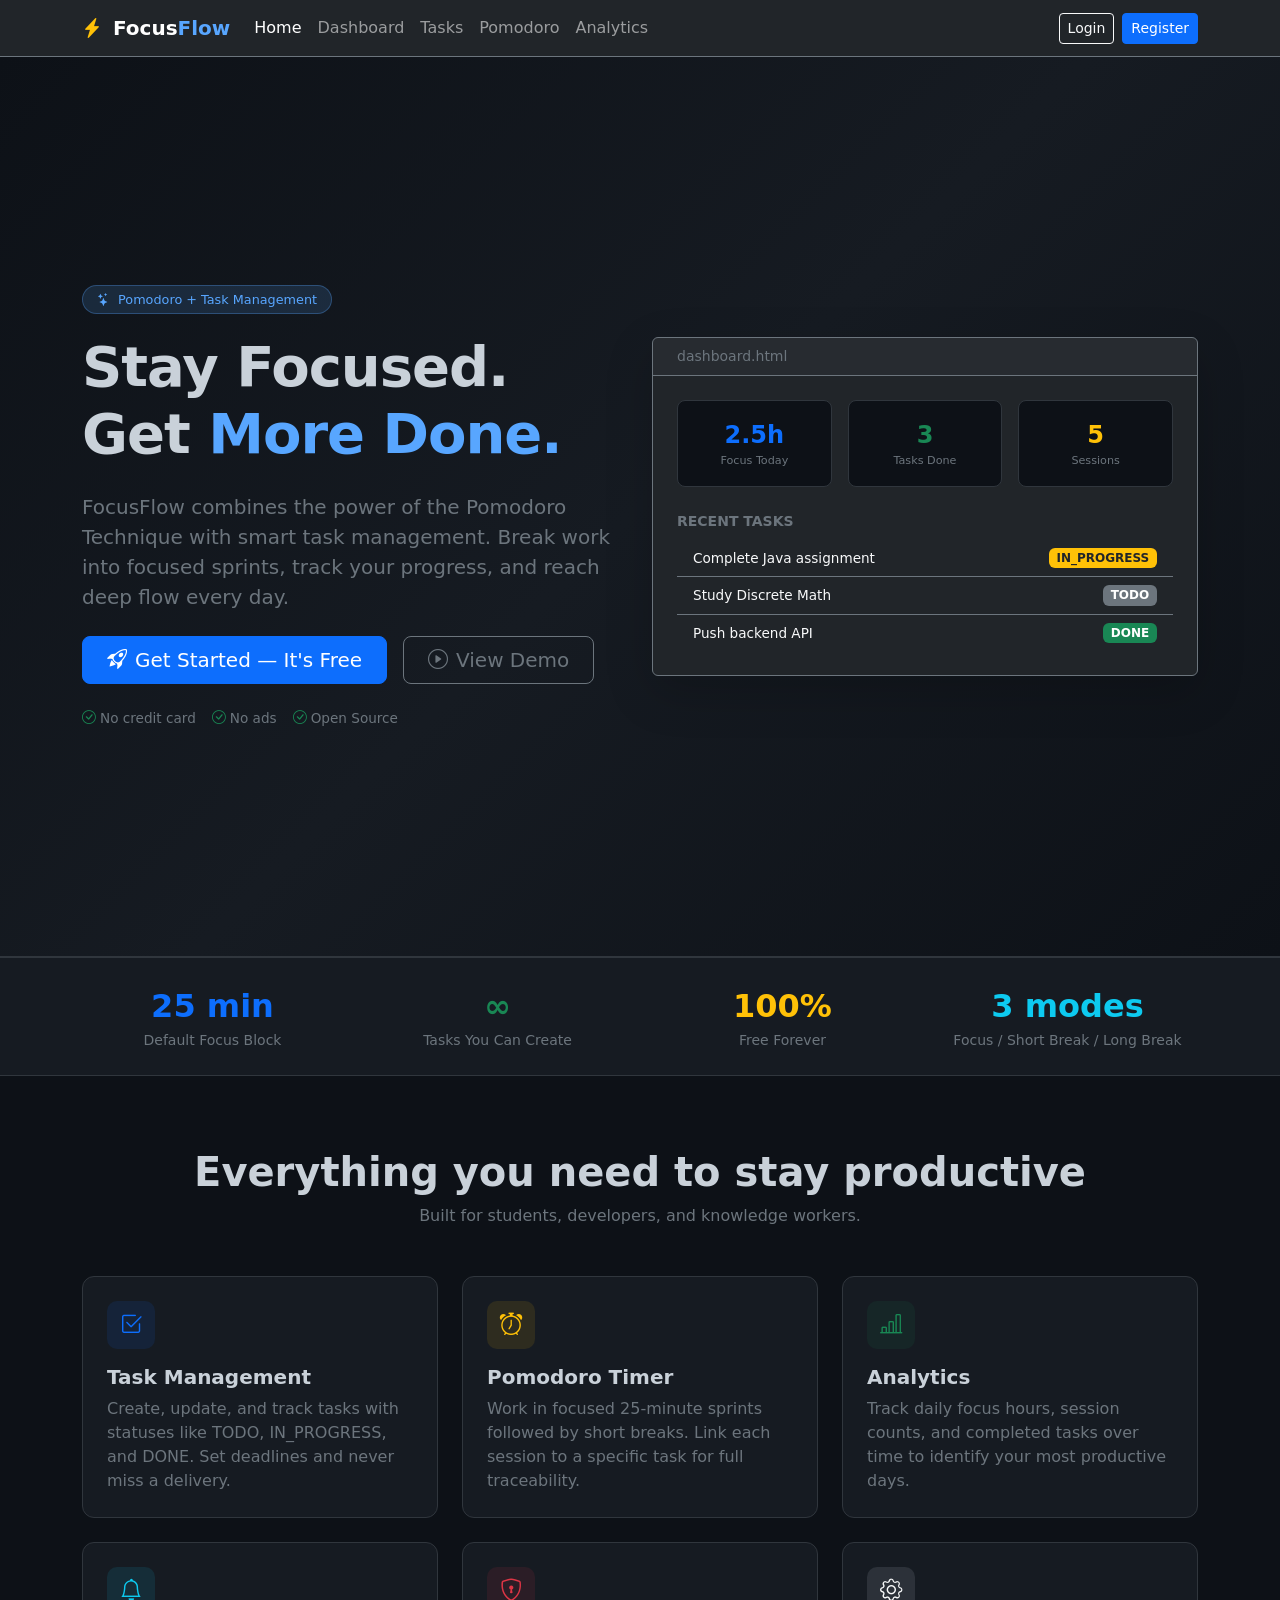
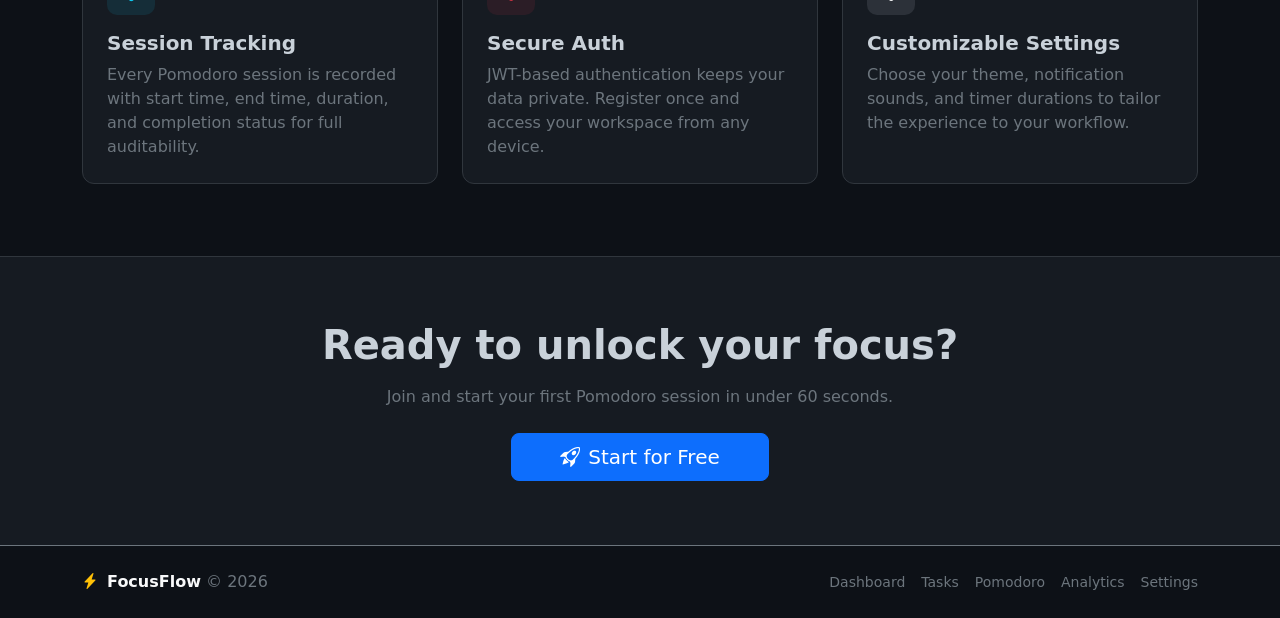
==== src/main/resources/templates/index.html @ 838280e0 "Add register and login" ====
<!DOCTYPE html>
<html lang="en" data-bs-theme="dark">
<head>
  <meta charset="UTF-8" />
  <meta name="viewport" content="width=device-width, initial-scale=1.0" />
  <title>FocusFlow – Productivity & Focus App</title>

  <!-- Bootstrap 5 CDN -->
  <link href="https://cdn.jsdelivr.net/npm/bootstrap@5.3.3/dist/css/bootstrap.min.css" rel="stylesheet" />
  <!-- Bootstrap Icons -->
  <link href="https://cdn.jsdelivr.net/npm/bootstrap-icons@1.11.3/font/bootstrap-icons.css" rel="stylesheet" />

  <style>
    /* ── Hero section gradient ── */
    .hero-section {
      background: linear-gradient(135deg, #0d1117 0%, #161b22 50%, #0d1117 100%);
      border-bottom: 1px solid #30363d;
      min-height: 100vh;
      display: flex;
      align-items: center;
    }

    .hero-badge {
      background-color: rgba(88, 166, 255, 0.15);
      color: #58a6ff;
      border: 1px solid rgba(88, 166, 255, 0.3);
      border-radius: 20px;
      padding: 4px 14px;
      font-size: 0.8rem;
      display: inline-block;
      margin-bottom: 1.2rem;
    }

    .hero-title {
      font-size: 3.5rem;
      font-weight: 700;
      line-height: 1.2;
      letter-spacing: -1px;
    }

    .hero-title span {
      color: #58a6ff;
    }

    /* ── Feature cards ── */
    .feature-card {
      background: #161b22;
      border: 1px solid #30363d;
      border-radius: 12px;
      transition: border-color 0.2s, transform 0.2s;
    }

    .feature-card:hover {
      border-color: #58a6ff;
      transform: translateY(-4px);
    }

    .feature-icon {
      width: 48px;
      height: 48px;
      border-radius: 10px;
      display: flex;
      align-items: center;
      justify-content: center;
      font-size: 1.4rem;
      margin-bottom: 1rem;
    }

    /* ── Stat strip ── */
    .stat-strip {
      background: #161b22;
      border-top: 1px solid #30363d;
      border-bottom: 1px solid #30363d;
    }

    body {
      background-color: #0d1117;
      color: #c9d1d9;
    }

    .navbar-brand span { color: #58a6ff; }
  </style>
</head>
<body>

  <!-- ════════════════════════════════════════
       NAVBAR
  ════════════════════════════════════════ -->
  <nav class="navbar navbar-expand-lg navbar-dark bg-dark border-bottom border-secondary sticky-top">
    <div class="container">
      <!-- Brand -->
      <a class="navbar-brand fw-bold" href="index.html">
        <i class="bi bi-lightning-charge-fill text-warning me-1"></i>
        Focus<span>Flow</span>
      </a>

      <!-- Toggler -->
      <button class="navbar-toggler" type="button" data-bs-toggle="collapse" data-bs-target="#mainNav">
        <span class="navbar-toggler-icon"></span>
      </button>

      <!-- Nav Links -->
      <div class="collapse navbar-collapse" id="mainNav">
        <ul class="navbar-nav me-auto mb-2 mb-lg-0">
          <li class="nav-item"><a class="nav-link active" href="index.html">Home</a></li>
          <li class="nav-item"><a class="nav-link" href="dashboard.html">Dashboard</a></li>
          <li class="nav-item"><a class="nav-link" href="tasks.html">Tasks</a></li>
          <li class="nav-item"><a class="nav-link" href="pomodoro.html">Pomodoro</a></li>
          <li class="nav-item"><a class="nav-link" href="analytics.html">Analytics</a></li>
        </ul>
        <div class="d-flex gap-2">
          <a href="login.html" class="btn btn-outline-light btn-sm">Login</a>
          <a href="register.html" class="btn btn-primary btn-sm">Register</a>
        </div>
      </div>
    </div>
  </nav>


  <!-- ════════════════════════════════════════
       HERO SECTION
  ════════════════════════════════════════ -->
  <section class="hero-section">
    <div class="container py-5">
      <div class="row align-items-center">

        <!-- Left: Copy -->
        <div class="col-lg-6 mb-5 mb-lg-0">
          <div class="hero-badge">
            <i class="bi bi-stars me-1"></i> Pomodoro + Task Management
          </div>
          <h1 class="hero-title mb-4">
            Stay Focused.<br />
            Get <span>More Done.</span>
          </h1>
          <p class="lead text-secondary mb-4">
            FocusFlow combines the power of the Pomodoro Technique with smart task
            management. Break work into focused sprints, track your progress, and
            reach deep flow every day.
          </p>

          <!-- CTA Buttons -->
          <div class="d-flex flex-wrap gap-3">
            <a href="register.html" id="cta-get-started" class="btn btn-primary btn-lg px-4">
              <i class="bi bi-rocket-takeoff me-2"></i>Get Started — It's Free
            </a>
            <a href="dashboard.html" id="cta-demo" class="btn btn-outline-secondary btn-lg px-4">
              <i class="bi bi-play-circle me-2"></i>View Demo
            </a>
          </div>

          <!-- Small trust notes -->
          <div class="d-flex flex-wrap gap-3 mt-4 text-secondary" style="font-size: 0.85rem;">
            <span><i class="bi bi-check-circle text-success me-1"></i>No credit card</span>
            <span><i class="bi bi-check-circle text-success me-1"></i>No ads</span>
            <span><i class="bi bi-check-circle text-success me-1"></i>Open Source</span>
          </div>
        </div>

        <!-- Right: Mock Dashboard Preview Card -->
        <div class="col-lg-6">
          <div class="card bg-dark border-secondary shadow-lg">
            <div class="card-header border-secondary d-flex align-items-center gap-2">
              <span class="badge bg-danger rounded-circle p-2"></span>
              <span class="badge bg-warning rounded-circle p-2"></span>
              <span class="badge bg-success rounded-circle p-2"></span>
              <span class="ms-2 text-secondary small">dashboard.html</span>
            </div>
            <div class="card-body p-4">
              <!-- Mini stat row -->
              <div class="row g-3 mb-4">
                <div class="col-4">
                  <div class="rounded-3 p-3 text-center" style="background:#0d1117; border:1px solid #30363d;">
                    <div class="fs-4 fw-bold text-primary">2.5h</div>
                    <div class="text-secondary" style="font-size:0.7rem;">Focus Today</div>
                  </div>
                </div>
                <div class="col-4">
                  <div class="rounded-3 p-3 text-center" style="background:#0d1117; border:1px solid #30363d;">
                    <div class="fs-4 fw-bold text-success">3</div>
                    <div class="text-secondary" style="font-size:0.7rem;">Tasks Done</div>
                  </div>
                </div>
                <div class="col-4">
                  <div class="rounded-3 p-3 text-center" style="background:#0d1117; border:1px solid #30363d;">
                    <div class="fs-4 fw-bold text-warning">5</div>
                    <div class="text-secondary" style="font-size:0.7rem;">Sessions</div>
                  </div>
                </div>
              </div>

              <!-- Mini task list -->
              <div class="mb-2 text-secondary small fw-semibold text-uppercase">Recent Tasks</div>
              <ul class="list-group list-group-flush">
                <li class="list-group-item bg-transparent border-secondary d-flex justify-content-between align-items-center text-light py-2">
                  <span style="font-size:0.85rem;">Complete Java assignment</span>
                  <span class="badge bg-warning text-dark">IN_PROGRESS</span>
                </li>
                <li class="list-group-item bg-transparent border-secondary d-flex justify-content-between align-items-center text-light py-2">
                  <span style="font-size:0.85rem;">Study Discrete Math</span>
                  <span class="badge bg-secondary">TODO</span>
                </li>
                <li class="list-group-item bg-transparent border-0 d-flex justify-content-between align-items-center text-light py-2">
                  <span style="font-size:0.85rem;">Push backend API</span>
                  <span class="badge bg-success">DONE</span>
                </li>
              </ul>
            </div>
          </div>
        </div>

      </div>
    </div>
  </section>


  <!-- ════════════════════════════════════════
       STAT STRIP
  ════════════════════════════════════════ -->
  <section class="stat-strip py-4">
    <div class="container">
      <div class="row text-center g-4">
        <div class="col-6 col-md-3">
          <div class="fs-2 fw-bold text-primary">25 min</div>
          <div class="text-secondary small">Default Focus Block</div>
        </div>
        <div class="col-6 col-md-3">
          <div class="fs-2 fw-bold text-success">∞</div>
          <div class="text-secondary small">Tasks You Can Create</div>
        </div>
        <div class="col-6 col-md-3">
          <div class="fs-2 fw-bold text-warning">100%</div>
          <div class="text-secondary small">Free Forever</div>
        </div>
        <div class="col-6 col-md-3">
          <div class="fs-2 fw-bold text-info">3 modes</div>
          <div class="text-secondary small">Focus / Short Break / Long Break</div>
        </div>
      </div>
    </div>
  </section>


  <!-- ════════════════════════════════════════
       FEATURES SECTION
  ════════════════════════════════════════ -->
  <section class="py-5">
    <div class="container py-4">
      <div class="text-center mb-5">
        <h2 class="fw-bold fs-1">Everything you need to stay productive</h2>
        <p class="text-secondary">Built for students, developers, and knowledge workers.</p>
      </div>

      <div class="row g-4">

        <!-- Feature 1 -->
        <div class="col-md-4">
          <div class="feature-card p-4 h-100">
            <div class="feature-icon bg-primary bg-opacity-10 text-primary">
              <i class="bi bi-check2-square"></i>
            </div>
            <h5 class="fw-semibold mb-2">Task Management</h5>
            <p class="text-secondary mb-0">
              Create, update, and track tasks with statuses like TODO, IN_PROGRESS,
              and DONE. Set deadlines and never miss a delivery.
            </p>
          </div>
        </div>

        <!-- Feature 2 -->
        <div class="col-md-4">
          <div class="feature-card p-4 h-100">
            <div class="feature-icon bg-warning bg-opacity-10 text-warning">
              <i class="bi bi-alarm"></i>
            </div>
            <h5 class="fw-semibold mb-2">Pomodoro Timer</h5>
            <p class="text-secondary mb-0">
              Work in focused 25-minute sprints followed by short breaks. Link each
              session to a specific task for full traceability.
            </p>
          </div>
        </div>

        <!-- Feature 3 -->
        <div class="col-md-4">
          <div class="feature-card p-4 h-100">
            <div class="feature-icon bg-success bg-opacity-10 text-success">
              <i class="bi bi-bar-chart-line"></i>
            </div>
            <h5 class="fw-semibold mb-2">Analytics</h5>
            <p class="text-secondary mb-0">
              Track daily focus hours, session counts, and completed tasks over time
              to identify your most productive days.
            </p>
          </div>
        </div>

        <!-- Feature 4 -->
        <div class="col-md-4">
          <div class="feature-card p-4 h-100">
            <div class="feature-icon bg-info bg-opacity-10 text-info">
              <i class="bi bi-bell"></i>
            </div>
            <h5 class="fw-semibold mb-2">Session Tracking</h5>
            <p class="text-secondary mb-0">
              Every Pomodoro session is recorded with start time, end time, duration,
              and completion status for full auditability.
            </p>
          </div>
        </div>

        <!-- Feature 5 -->
        <div class="col-md-4">
          <div class="feature-card p-4 h-100">
            <div class="feature-icon bg-danger bg-opacity-10 text-danger">
              <i class="bi bi-shield-lock"></i>
            </div>
            <h5 class="fw-semibold mb-2">Secure Auth</h5>
            <p class="text-secondary mb-0">
              JWT-based authentication keeps your data private. Register once and
              access your workspace from any device.
            </p>
          </div>
        </div>

        <!-- Feature 6 -->
        <div class="col-md-4">
          <div class="feature-card p-4 h-100">
            <div class="feature-icon bg-secondary bg-opacity-25 text-light">
              <i class="bi bi-gear"></i>
            </div>
            <h5 class="fw-semibold mb-2">Customizable Settings</h5>
            <p class="text-secondary mb-0">
              Choose your theme, notification sounds, and timer durations to
              tailor the experience to your workflow.
            </p>
          </div>
        </div>

      </div>
    </div>
  </section>


  <!-- ════════════════════════════════════════
       CTA BANNER
  ════════════════════════════════════════ -->
  <section class="py-5" style="background:#161b22; border-top:1px solid #30363d;">
    <div class="container text-center py-3">
      <h2 class="fw-bold fs-1 mb-3">Ready to unlock your focus?</h2>
      <p class="text-secondary mb-4">Join and start your first Pomodoro session in under 60 seconds.</p>
      <a href="register.html" class="btn btn-primary btn-lg px-5">
        <i class="bi bi-rocket-takeoff me-2"></i>Start for Free
      </a>
    </div>
  </section>


  <!-- ════════════════════════════════════════
       FOOTER
  ════════════════════════════════════════ -->
  <footer class="py-4 border-top border-secondary text-secondary">
    <div class="container d-flex flex-wrap justify-content-between align-items-center">
      <span>
        <i class="bi bi-lightning-charge-fill text-warning me-1"></i>
        <strong class="text-light">FocusFlow</strong> &copy; 2026
      </span>
      <div class="d-flex gap-3 small">
        <a href="dashboard.html" class="text-secondary text-decoration-none">Dashboard</a>
        <a href="tasks.html" class="text-secondary text-decoration-none">Tasks</a>
        <a href="pomodoro.html" class="text-secondary text-decoration-none">Pomodoro</a>
        <a href="analytics.html" class="text-secondary text-decoration-none">Analytics</a>
        <a href="settings.html" class="text-secondary text-decoration-none">Settings</a>
      </div>
    </div>
  </footer>

  <!-- Bootstrap 5 JS Bundle -->
  <script src="https://cdn.jsdelivr.net/npm/bootstrap@5.3.3/dist/js/bootstrap.bundle.min.js"></script>
</body>
</html>
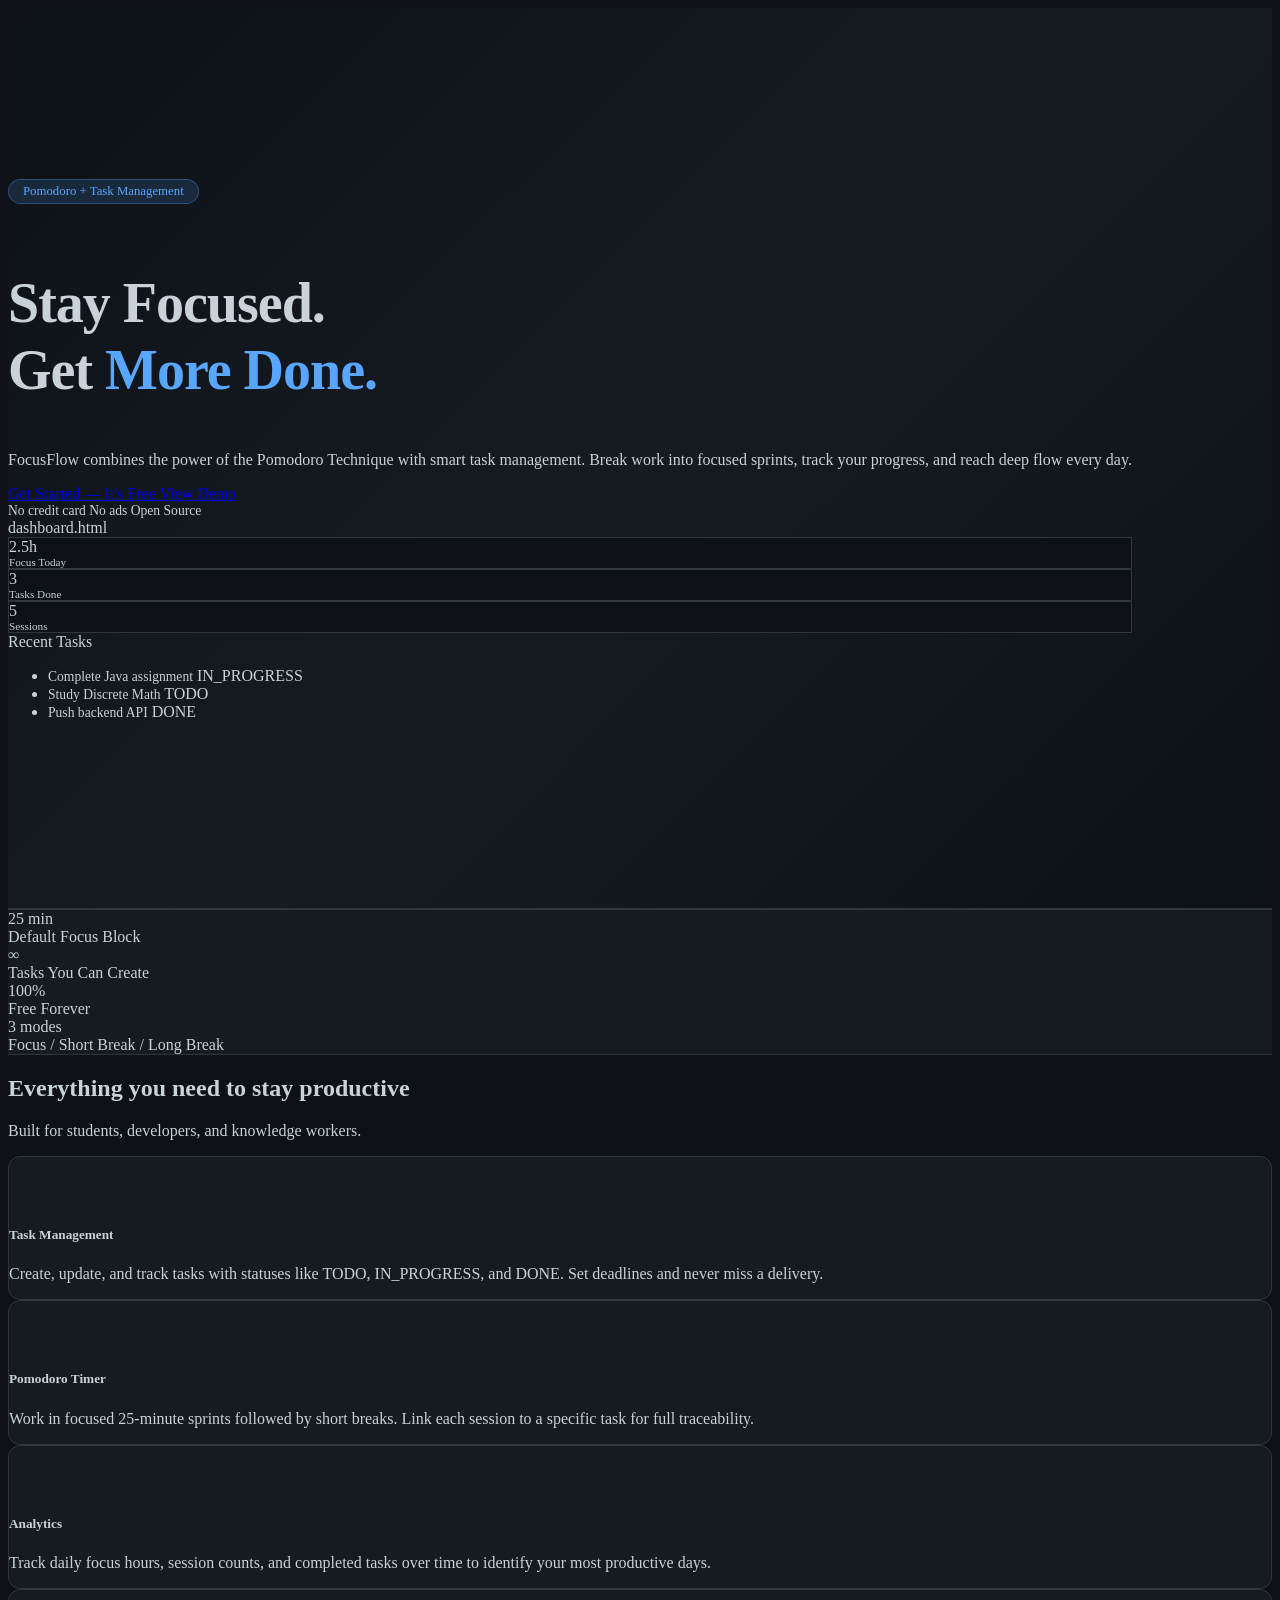
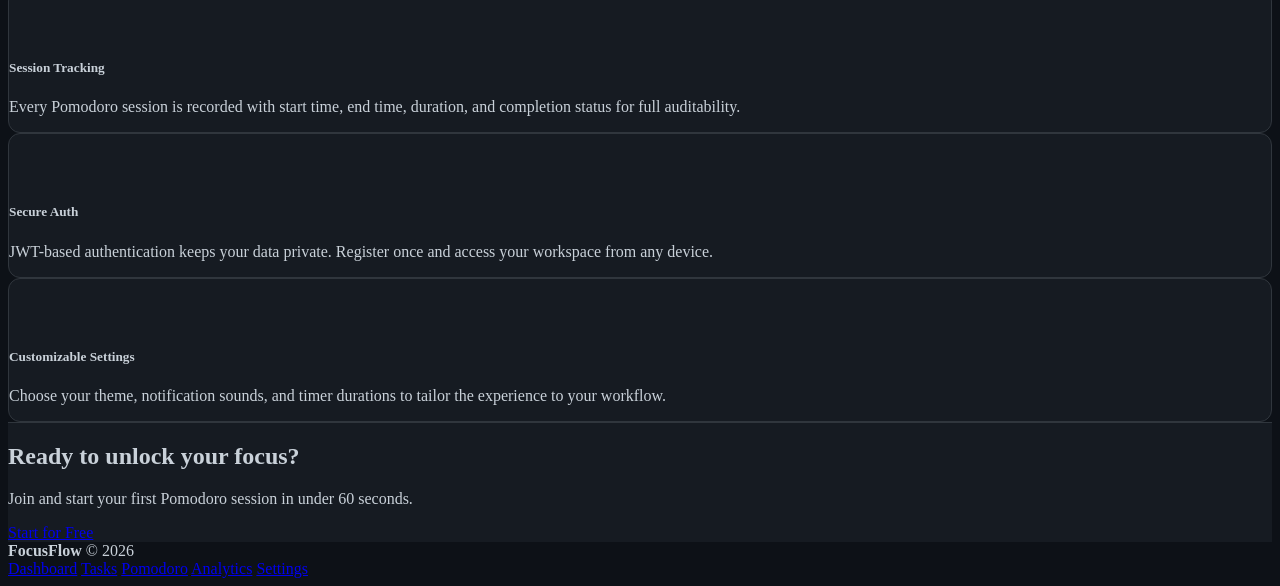
==== commit 365641f1: "update authentication" ====
--- a/src/main/resources/templates/index.html
+++ b/src/main/resources/templates/index.html
@@ -1,381 +1,357 @@
 <!DOCTYPE html>
 <html lang="en" data-bs-theme="dark">
 <head>
-  <meta charset="UTF-8" />
-  <meta name="viewport" content="width=device-width, initial-scale=1.0" />
-  <title>FocusFlow – Productivity & Focus App</title>
-
-  <!-- Bootstrap 5 CDN -->
-  <link href="https://cdn.jsdelivr.net/npm/bootstrap@5.3.3/dist/css/bootstrap.min.css" rel="stylesheet" />
-  <!-- Bootstrap Icons -->
-  <link href="https://cdn.jsdelivr.net/npm/bootstrap-icons@1.11.3/font/bootstrap-icons.css" rel="stylesheet" />
-
-  <style>
-    /* ── Hero section gradient ── */
-    .hero-section {
-      background: linear-gradient(135deg, #0d1117 0%, #161b22 50%, #0d1117 100%);
-      border-bottom: 1px solid #30363d;
-      min-height: 100vh;
-      display: flex;
-      align-items: center;
-    }
-
-    .hero-badge {
-      background-color: rgba(88, 166, 255, 0.15);
-      color: #58a6ff;
-      border: 1px solid rgba(88, 166, 255, 0.3);
-      border-radius: 20px;
-      padding: 4px 14px;
-      font-size: 0.8rem;
-      display: inline-block;
-      margin-bottom: 1.2rem;
-    }
-
-    .hero-title {
-      font-size: 3.5rem;
-      font-weight: 700;
-      line-height: 1.2;
-      letter-spacing: -1px;
-    }
-
-    .hero-title span {
-      color: #58a6ff;
-    }
-
-    /* ── Feature cards ── */
-    .feature-card {
-      background: #161b22;
-      border: 1px solid #30363d;
-      border-radius: 12px;
-      transition: border-color 0.2s, transform 0.2s;
-    }
-
-    .feature-card:hover {
-      border-color: #58a6ff;
-      transform: translateY(-4px);
-    }
-
-    .feature-icon {
-      width: 48px;
-      height: 48px;
-      border-radius: 10px;
-      display: flex;
-      align-items: center;
-      justify-content: center;
-      font-size: 1.4rem;
-      margin-bottom: 1rem;
-    }
-
-    /* ── Stat strip ── */
-    .stat-strip {
-      background: #161b22;
-      border-top: 1px solid #30363d;
-      border-bottom: 1px solid #30363d;
-    }
-
-    body {
-      background-color: #0d1117;
-      color: #c9d1d9;
-    }
-
-    .navbar-brand span { color: #58a6ff; }
-  </style>
+    <meta charset="UTF-8"/>
+    <meta name="viewport" content="width=device-width, initial-scale=1.0"/>
+    <title>FocusFlow – Productivity & Focus App</title>
+
+    <!-- Bootstrap 5 -->
+    <link th:href="@{/assets/css/bootstrap.min.css}" rel="stylesheet">
+    <!-- Bootstrap Icons -->
+    <link th:href="@{/assets/css/bootstrap-icons.css}" rel="stylesheet">
+    <style>
+        /* ── Hero section gradient ── */
+        .hero-section {
+            background: linear-gradient(135deg, #0d1117 0%, #161b22 50%, #0d1117 100%);
+            border-bottom: 1px solid #30363d;
+            min-height: 100vh;
+            display: flex;
+            align-items: center;
+        }
+
+        .hero-badge {
+            background-color: rgba(88, 166, 255, 0.15);
+            color: #58a6ff;
+            border: 1px solid rgba(88, 166, 255, 0.3);
+            border-radius: 20px;
+            padding: 4px 14px;
+            font-size: 0.8rem;
+            display: inline-block;
+            margin-bottom: 1.2rem;
+        }
+
+        .hero-title {
+            font-size: 3.5rem;
+            font-weight: 700;
+            line-height: 1.2;
+            letter-spacing: -1px;
+        }
+
+        .hero-title span {
+            color: #58a6ff;
+        }
+
+        /* ── Feature cards ── */
+        .feature-card {
+            background: #161b22;
+            border: 1px solid #30363d;
+            border-radius: 12px;
+            transition: border-color 0.2s, transform 0.2s;
+        }
+
+        .feature-card:hover {
+            border-color: #58a6ff;
+            transform: translateY(-4px);
+        }
+
+        .feature-icon {
+            width: 48px;
+            height: 48px;
+            border-radius: 10px;
+            display: flex;
+            align-items: center;
+            justify-content: center;
+            font-size: 1.4rem;
+            margin-bottom: 1rem;
+        }
+
+        /* ── Stat strip ── */
+        .stat-strip {
+            background: #161b22;
+            border-top: 1px solid #30363d;
+            border-bottom: 1px solid #30363d;
+        }
+
+        body {
+            background-color: #0d1117;
+            color: #c9d1d9;
+        }
+
+        .navbar-brand span {
+            color: #58a6ff;
+        }
+    </style>
 </head>
 <body>
 
-  <!-- ════════════════════════════════════════
-       NAVBAR
-  ════════════════════════════════════════ -->
-  <nav class="navbar navbar-expand-lg navbar-dark bg-dark border-bottom border-secondary sticky-top">
+<!-- ════════════════════════════════════════
+     NAVBAR
+════════════════════════════════════════ -->
+<nav th:replace="~{fragments/navbar-home :: nav-home}"></nav>
+
+
+<!-- ════════════════════════════════════════
+     HERO SECTION
+════════════════════════════════════════ -->
+<section class="hero-section">
+    <div class="container py-5">
+        <div class="row align-items-center">
+
+            <!-- Left: Copy -->
+            <div class="col-lg-6 mb-5 mb-lg-0">
+                <div class="hero-badge">
+                    <i class="bi bi-stars me-1"></i> Pomodoro + Task Management
+                </div>
+                <h1 class="hero-title mb-4">
+                    Stay Focused.<br/>
+                    Get <span>More Done.</span>
+                </h1>
+                <p class="lead text-secondary mb-4">
+                    FocusFlow combines the power of the Pomodoro Technique with smart task
+                    management. Break work into focused sprints, track your progress, and
+                    reach deep flow every day.
+                </p>
+
+                <!-- CTA Buttons -->
+                <div class="d-flex flex-wrap gap-3">
+                    <a href="register.html" id="cta-get-started" class="btn btn-primary btn-lg px-4">
+                        <i class="bi bi-rocket-takeoff me-2"></i>Get Started — It's Free
+                    </a>
+                    <a href="dashboard.html" id="cta-demo" class="btn btn-outline-secondary btn-lg px-4">
+                        <i class="bi bi-play-circle me-2"></i>View Demo
+                    </a>
+                </div>
+
+                <!-- Small trust notes -->
+                <div class="d-flex flex-wrap gap-3 mt-4 text-secondary" style="font-size: 0.85rem;">
+                    <span><i class="bi bi-check-circle text-success me-1"></i>No credit card</span>
+                    <span><i class="bi bi-check-circle text-success me-1"></i>No ads</span>
+                    <span><i class="bi bi-check-circle text-success me-1"></i>Open Source</span>
+                </div>
+            </div>
+
+            <!-- Right: Mock Dashboard Preview Card -->
+            <div class="col-lg-6">
+                <div class="card bg-dark border-secondary shadow-lg">
+                    <div class="card-header border-secondary d-flex align-items-center gap-2">
+                        <span class="badge bg-danger rounded-circle p-2"></span>
+                        <span class="badge bg-warning rounded-circle p-2"></span>
+                        <span class="badge bg-success rounded-circle p-2"></span>
+                        <span class="ms-2 text-secondary small">dashboard.html</span>
+                    </div>
+                    <div class="card-body p-4">
+                        <!-- Mini stat row -->
+                        <div class="row g-3 mb-4">
+                            <div class="col-4">
+                                <div class="rounded-3 p-3 text-center"
+                                     style="background:#0d1117; border:1px solid #30363d;">
+                                    <div class="fs-4 fw-bold text-primary">2.5h</div>
+                                    <div class="text-secondary" style="font-size:0.7rem;">Focus Today</div>
+                                </div>
+                            </div>
+                            <div class="col-4">
+                                <div class="rounded-3 p-3 text-center"
+                                     style="background:#0d1117; border:1px solid #30363d;">
+                                    <div class="fs-4 fw-bold text-success">3</div>
+                                    <div class="text-secondary" style="font-size:0.7rem;">Tasks Done</div>
+                                </div>
+                            </div>
+                            <div class="col-4">
+                                <div class="rounded-3 p-3 text-center"
+                                     style="background:#0d1117; border:1px solid #30363d;">
+                                    <div class="fs-4 fw-bold text-warning">5</div>
+                                    <div class="text-secondary" style="font-size:0.7rem;">Sessions</div>
+                                </div>
+                            </div>
+                        </div>
+
+                        <!-- Mini task list -->
+                        <div class="mb-2 text-secondary small fw-semibold text-uppercase">Recent Tasks</div>
+                        <ul class="list-group list-group-flush">
+                            <li class="list-group-item bg-transparent border-secondary d-flex justify-content-between align-items-center text-light py-2">
+                                <span style="font-size:0.85rem;">Complete Java assignment</span>
+                                <span class="badge bg-warning text-dark">IN_PROGRESS</span>
+                            </li>
+                            <li class="list-group-item bg-transparent border-secondary d-flex justify-content-between align-items-center text-light py-2">
+                                <span style="font-size:0.85rem;">Study Discrete Math</span>
+                                <span class="badge bg-secondary">TODO</span>
+                            </li>
+                            <li class="list-group-item bg-transparent border-0 d-flex justify-content-between align-items-center text-light py-2">
+                                <span style="font-size:0.85rem;">Push backend API</span>
+                                <span class="badge bg-success">DONE</span>
+                            </li>
+                        </ul>
+                    </div>
+                </div>
+            </div>
+
+        </div>
+    </div>
+</section>
+
+
+<!-- ════════════════════════════════════════
+     STAT STRIP
+════════════════════════════════════════ -->
+<section class="stat-strip py-4">
     <div class="container">
-      <!-- Brand -->
-      <a class="navbar-brand fw-bold" href="index.html">
-        <i class="bi bi-lightning-charge-fill text-warning me-1"></i>
-        Focus<span>Flow</span>
-      </a>
-
-      <!-- Toggler -->
-      <button class="navbar-toggler" type="button" data-bs-toggle="collapse" data-bs-target="#mainNav">
-        <span class="navbar-toggler-icon"></span>
-      </button>
-
-      <!-- Nav Links -->
-      <div class="collapse navbar-collapse" id="mainNav">
-        <ul class="navbar-nav me-auto mb-2 mb-lg-0">
-          <li class="nav-item"><a class="nav-link active" href="index.html">Home</a></li>
-          <li class="nav-item"><a class="nav-link" href="dashboard.html">Dashboard</a></li>
-          <li class="nav-item"><a class="nav-link" href="tasks.html">Tasks</a></li>
-          <li class="nav-item"><a class="nav-link" href="pomodoro.html">Pomodoro</a></li>
-          <li class="nav-item"><a class="nav-link" href="analytics.html">Analytics</a></li>
-        </ul>
-        <div class="d-flex gap-2">
-          <a href="login.html" class="btn btn-outline-light btn-sm">Login</a>
-          <a href="register.html" class="btn btn-primary btn-sm">Register</a>
-        </div>
-      </div>
-    </div>
-  </nav>
-
-
-  <!-- ════════════════════════════════════════
-       HERO SECTION
-  ════════════════════════════════════════ -->
-  <section class="hero-section">
-    <div class="container py-5">
-      <div class="row align-items-center">
-
-        <!-- Left: Copy -->
-        <div class="col-lg-6 mb-5 mb-lg-0">
-          <div class="hero-badge">
-            <i class="bi bi-stars me-1"></i> Pomodoro + Task Management
-          </div>
-          <h1 class="hero-title mb-4">
-            Stay Focused.<br />
-            Get <span>More Done.</span>
-          </h1>
-          <p class="lead text-secondary mb-4">
-            FocusFlow combines the power of the Pomodoro Technique with smart task
-            management. Break work into focused sprints, track your progress, and
-            reach deep flow every day.
-          </p>
-
-          <!-- CTA Buttons -->
-          <div class="d-flex flex-wrap gap-3">
-            <a href="register.html" id="cta-get-started" class="btn btn-primary btn-lg px-4">
-              <i class="bi bi-rocket-takeoff me-2"></i>Get Started — It's Free
-            </a>
-            <a href="dashboard.html" id="cta-demo" class="btn btn-outline-secondary btn-lg px-4">
-              <i class="bi bi-play-circle me-2"></i>View Demo
-            </a>
-          </div>
-
-          <!-- Small trust notes -->
-          <div class="d-flex flex-wrap gap-3 mt-4 text-secondary" style="font-size: 0.85rem;">
-            <span><i class="bi bi-check-circle text-success me-1"></i>No credit card</span>
-            <span><i class="bi bi-check-circle text-success me-1"></i>No ads</span>
-            <span><i class="bi bi-check-circle text-success me-1"></i>Open Source</span>
-          </div>
-        </div>
-
-        <!-- Right: Mock Dashboard Preview Card -->
-        <div class="col-lg-6">
-          <div class="card bg-dark border-secondary shadow-lg">
-            <div class="card-header border-secondary d-flex align-items-center gap-2">
-              <span class="badge bg-danger rounded-circle p-2"></span>
-              <span class="badge bg-warning rounded-circle p-2"></span>
-              <span class="badge bg-success rounded-circle p-2"></span>
-              <span class="ms-2 text-secondary small">dashboard.html</span>
-            </div>
-            <div class="card-body p-4">
-              <!-- Mini stat row -->
-              <div class="row g-3 mb-4">
-                <div class="col-4">
-                  <div class="rounded-3 p-3 text-center" style="background:#0d1117; border:1px solid #30363d;">
-                    <div class="fs-4 fw-bold text-primary">2.5h</div>
-                    <div class="text-secondary" style="font-size:0.7rem;">Focus Today</div>
-                  </div>
-                </div>
-                <div class="col-4">
-                  <div class="rounded-3 p-3 text-center" style="background:#0d1117; border:1px solid #30363d;">
-                    <div class="fs-4 fw-bold text-success">3</div>
-                    <div class="text-secondary" style="font-size:0.7rem;">Tasks Done</div>
-                  </div>
-                </div>
-                <div class="col-4">
-                  <div class="rounded-3 p-3 text-center" style="background:#0d1117; border:1px solid #30363d;">
-                    <div class="fs-4 fw-bold text-warning">5</div>
-                    <div class="text-secondary" style="font-size:0.7rem;">Sessions</div>
-                  </div>
-                </div>
-              </div>
-
-              <!-- Mini task list -->
-              <div class="mb-2 text-secondary small fw-semibold text-uppercase">Recent Tasks</div>
-              <ul class="list-group list-group-flush">
-                <li class="list-group-item bg-transparent border-secondary d-flex justify-content-between align-items-center text-light py-2">
-                  <span style="font-size:0.85rem;">Complete Java assignment</span>
-                  <span class="badge bg-warning text-dark">IN_PROGRESS</span>
-                </li>
-                <li class="list-group-item bg-transparent border-secondary d-flex justify-content-between align-items-center text-light py-2">
-                  <span style="font-size:0.85rem;">Study Discrete Math</span>
-                  <span class="badge bg-secondary">TODO</span>
-                </li>
-                <li class="list-group-item bg-transparent border-0 d-flex justify-content-between align-items-center text-light py-2">
-                  <span style="font-size:0.85rem;">Push backend API</span>
-                  <span class="badge bg-success">DONE</span>
-                </li>
-              </ul>
-            </div>
-          </div>
-        </div>
-
-      </div>
-    </div>
-  </section>
-
-
-  <!-- ════════════════════════════════════════
-       STAT STRIP
-  ════════════════════════════════════════ -->
-  <section class="stat-strip py-4">
-    <div class="container">
-      <div class="row text-center g-4">
-        <div class="col-6 col-md-3">
-          <div class="fs-2 fw-bold text-primary">25 min</div>
-          <div class="text-secondary small">Default Focus Block</div>
-        </div>
-        <div class="col-6 col-md-3">
-          <div class="fs-2 fw-bold text-success">∞</div>
-          <div class="text-secondary small">Tasks You Can Create</div>
-        </div>
-        <div class="col-6 col-md-3">
-          <div class="fs-2 fw-bold text-warning">100%</div>
-          <div class="text-secondary small">Free Forever</div>
-        </div>
-        <div class="col-6 col-md-3">
-          <div class="fs-2 fw-bold text-info">3 modes</div>
-          <div class="text-secondary small">Focus / Short Break / Long Break</div>
-        </div>
-      </div>
-    </div>
-  </section>
-
-
-  <!-- ════════════════════════════════════════
-       FEATURES SECTION
-  ════════════════════════════════════════ -->
-  <section class="py-5">
+        <div class="row text-center g-4">
+            <div class="col-6 col-md-3">
+                <div class="fs-2 fw-bold text-primary">25 min</div>
+                <div class="text-secondary small">Default Focus Block</div>
+            </div>
+            <div class="col-6 col-md-3">
+                <div class="fs-2 fw-bold text-success">∞</div>
+                <div class="text-secondary small">Tasks You Can Create</div>
+            </div>
+            <div class="col-6 col-md-3">
+                <div class="fs-2 fw-bold text-warning">100%</div>
+                <div class="text-secondary small">Free Forever</div>
+            </div>
+            <div class="col-6 col-md-3">
+                <div class="fs-2 fw-bold text-info">3 modes</div>
+                <div class="text-secondary small">Focus / Short Break / Long Break</div>
+            </div>
+        </div>
+    </div>
+</section>
+
+
+<!-- ════════════════════════════════════════
+     FEATURES SECTION
+════════════════════════════════════════ -->
+<section class="py-5">
     <div class="container py-4">
-      <div class="text-center mb-5">
-        <h2 class="fw-bold fs-1">Everything you need to stay productive</h2>
-        <p class="text-secondary">Built for students, developers, and knowledge workers.</p>
-      </div>
-
-      <div class="row g-4">
-
-        <!-- Feature 1 -->
-        <div class="col-md-4">
-          <div class="feature-card p-4 h-100">
-            <div class="feature-icon bg-primary bg-opacity-10 text-primary">
-              <i class="bi bi-check2-square"></i>
-            </div>
-            <h5 class="fw-semibold mb-2">Task Management</h5>
-            <p class="text-secondary mb-0">
-              Create, update, and track tasks with statuses like TODO, IN_PROGRESS,
-              and DONE. Set deadlines and never miss a delivery.
-            </p>
-          </div>
-        </div>
-
-        <!-- Feature 2 -->
-        <div class="col-md-4">
-          <div class="feature-card p-4 h-100">
-            <div class="feature-icon bg-warning bg-opacity-10 text-warning">
-              <i class="bi bi-alarm"></i>
-            </div>
-            <h5 class="fw-semibold mb-2">Pomodoro Timer</h5>
-            <p class="text-secondary mb-0">
-              Work in focused 25-minute sprints followed by short breaks. Link each
-              session to a specific task for full traceability.
-            </p>
-          </div>
-        </div>
-
-        <!-- Feature 3 -->
-        <div class="col-md-4">
-          <div class="feature-card p-4 h-100">
-            <div class="feature-icon bg-success bg-opacity-10 text-success">
-              <i class="bi bi-bar-chart-line"></i>
-            </div>
-            <h5 class="fw-semibold mb-2">Analytics</h5>
-            <p class="text-secondary mb-0">
-              Track daily focus hours, session counts, and completed tasks over time
-              to identify your most productive days.
-            </p>
-          </div>
-        </div>
-
-        <!-- Feature 4 -->
-        <div class="col-md-4">
-          <div class="feature-card p-4 h-100">
-            <div class="feature-icon bg-info bg-opacity-10 text-info">
-              <i class="bi bi-bell"></i>
-            </div>
-            <h5 class="fw-semibold mb-2">Session Tracking</h5>
-            <p class="text-secondary mb-0">
-              Every Pomodoro session is recorded with start time, end time, duration,
-              and completion status for full auditability.
-            </p>
-          </div>
-        </div>
-
-        <!-- Feature 5 -->
-        <div class="col-md-4">
-          <div class="feature-card p-4 h-100">
-            <div class="feature-icon bg-danger bg-opacity-10 text-danger">
-              <i class="bi bi-shield-lock"></i>
-            </div>
-            <h5 class="fw-semibold mb-2">Secure Auth</h5>
-            <p class="text-secondary mb-0">
-              JWT-based authentication keeps your data private. Register once and
-              access your workspace from any device.
-            </p>
-          </div>
-        </div>
-
-        <!-- Feature 6 -->
-        <div class="col-md-4">
-          <div class="feature-card p-4 h-100">
-            <div class="feature-icon bg-secondary bg-opacity-25 text-light">
-              <i class="bi bi-gear"></i>
-            </div>
-            <h5 class="fw-semibold mb-2">Customizable Settings</h5>
-            <p class="text-secondary mb-0">
-              Choose your theme, notification sounds, and timer durations to
-              tailor the experience to your workflow.
-            </p>
-          </div>
-        </div>
-
-      </div>
-    </div>
-  </section>
-
-
-  <!-- ════════════════════════════════════════
-       CTA BANNER
-  ════════════════════════════════════════ -->
-  <section class="py-5" style="background:#161b22; border-top:1px solid #30363d;">
+        <div class="text-center mb-5">
+            <h2 class="fw-bold fs-1">Everything you need to stay productive</h2>
+            <p class="text-secondary">Built for students, developers, and knowledge workers.</p>
+        </div>
+
+        <div class="row g-4">
+
+            <!-- Feature 1 -->
+            <div class="col-md-4">
+                <div class="feature-card p-4 h-100">
+                    <div class="feature-icon bg-primary bg-opacity-10 text-primary">
+                        <i class="bi bi-check2-square"></i>
+                    </div>
+                    <h5 class="fw-semibold mb-2">Task Management</h5>
+                    <p class="text-secondary mb-0">
+                        Create, update, and track tasks with statuses like TODO, IN_PROGRESS,
+                        and DONE. Set deadlines and never miss a delivery.
+                    </p>
+                </div>
+            </div>
+
+            <!-- Feature 2 -->
+            <div class="col-md-4">
+                <div class="feature-card p-4 h-100">
+                    <div class="feature-icon bg-warning bg-opacity-10 text-warning">
+                        <i class="bi bi-alarm"></i>
+                    </div>
+                    <h5 class="fw-semibold mb-2">Pomodoro Timer</h5>
+                    <p class="text-secondary mb-0">
+                        Work in focused 25-minute sprints followed by short breaks. Link each
+                        session to a specific task for full traceability.
+                    </p>
+                </div>
+            </div>
+
+            <!-- Feature 3 -->
+            <div class="col-md-4">
+                <div class="feature-card p-4 h-100">
+                    <div class="feature-icon bg-success bg-opacity-10 text-success">
+                        <i class="bi bi-bar-chart-line"></i>
+                    </div>
+                    <h5 class="fw-semibold mb-2">Analytics</h5>
+                    <p class="text-secondary mb-0">
+                        Track daily focus hours, session counts, and completed tasks over time
+                        to identify your most productive days.
+                    </p>
+                </div>
+            </div>
+
+            <!-- Feature 4 -->
+            <div class="col-md-4">
+                <div class="feature-card p-4 h-100">
+                    <div class="feature-icon bg-info bg-opacity-10 text-info">
+                        <i class="bi bi-bell"></i>
+                    </div>
+                    <h5 class="fw-semibold mb-2">Session Tracking</h5>
+                    <p class="text-secondary mb-0">
+                        Every Pomodoro session is recorded with start time, end time, duration,
+                        and completion status for full auditability.
+                    </p>
+                </div>
+            </div>
+
+            <!-- Feature 5 -->
+            <div class="col-md-4">
+                <div class="feature-card p-4 h-100">
+                    <div class="feature-icon bg-danger bg-opacity-10 text-danger">
+                        <i class="bi bi-shield-lock"></i>
+                    </div>
+                    <h5 class="fw-semibold mb-2">Secure Auth</h5>
+                    <p class="text-secondary mb-0">
+                        JWT-based authentication keeps your data private. Register once and
+                        access your workspace from any device.
+                    </p>
+                </div>
+            </div>
+
+            <!-- Feature 6 -->
+            <div class="col-md-4">
+                <div class="feature-card p-4 h-100">
+                    <div class="feature-icon bg-secondary bg-opacity-25 text-light">
+                        <i class="bi bi-gear"></i>
+                    </div>
+                    <h5 class="fw-semibold mb-2">Customizable Settings</h5>
+                    <p class="text-secondary mb-0">
+                        Choose your theme, notification sounds, and timer durations to
+                        tailor the experience to your workflow.
+                    </p>
+                </div>
+            </div>
+
+        </div>
+    </div>
+</section>
+
+
+<!-- ════════════════════════════════════════
+     CTA BANNER
+════════════════════════════════════════ -->
+<section class="py-5" style="background:#161b22; border-top:1px solid #30363d;">
     <div class="container text-center py-3">
-      <h2 class="fw-bold fs-1 mb-3">Ready to unlock your focus?</h2>
-      <p class="text-secondary mb-4">Join and start your first Pomodoro session in under 60 seconds.</p>
-      <a href="register.html" class="btn btn-primary btn-lg px-5">
-        <i class="bi bi-rocket-takeoff me-2"></i>Start for Free
-      </a>
-    </div>
-  </section>
-
-
-  <!-- ════════════════════════════════════════
-       FOOTER
-  ════════════════════════════════════════ -->
-  <footer class="py-4 border-top border-secondary text-secondary">
+        <h2 class="fw-bold fs-1 mb-3">Ready to unlock your focus?</h2>
+        <p class="text-secondary mb-4">Join and start your first Pomodoro session in under 60 seconds.</p>
+        <a href="register.html" class="btn btn-primary btn-lg px-5">
+            <i class="bi bi-rocket-takeoff me-2"></i>Start for Free
+        </a>
+    </div>
+</section>
+
+
+<!-- ════════════════════════════════════════
+     FOOTER
+════════════════════════════════════════ -->
+<footer class="py-4 border-top border-secondary text-secondary">
     <div class="container d-flex flex-wrap justify-content-between align-items-center">
       <span>
         <i class="bi bi-lightning-charge-fill text-warning me-1"></i>
         <strong class="text-light">FocusFlow</strong> &copy; 2026
       </span>
-      <div class="d-flex gap-3 small">
-        <a href="dashboard.html" class="text-secondary text-decoration-none">Dashboard</a>
-        <a href="tasks.html" class="text-secondary text-decoration-none">Tasks</a>
-        <a href="pomodoro.html" class="text-secondary text-decoration-none">Pomodoro</a>
-        <a href="analytics.html" class="text-secondary text-decoration-none">Analytics</a>
-        <a href="settings.html" class="text-secondary text-decoration-none">Settings</a>
-      </div>
-    </div>
-  </footer>
-
-  <!-- Bootstrap 5 JS Bundle -->
-  <script src="https://cdn.jsdelivr.net/npm/bootstrap@5.3.3/dist/js/bootstrap.bundle.min.js"></script>
+        <div class="d-flex gap-3 small">
+            <a href="dashboard.html" class="text-secondary text-decoration-none">Dashboard</a>
+            <a href="tasks.html" class="text-secondary text-decoration-none">Tasks</a>
+            <a href="pomodoro.html" class="text-secondary text-decoration-none">Pomodoro</a>
+            <a href="analytics.html" class="text-secondary text-decoration-none">Analytics</a>
+            <a href="settings.html" class="text-secondary text-decoration-none">Settings</a>
+        </div>
+    </div>
+</footer>
+
+<!-- Bootstrap 5 JS Bundle -->
+<script src="https://cdn.jsdelivr.net/npm/bootstrap@5.3.3/dist/js/bootstrap.bundle.min.js"></script>
 </body>
 </html>
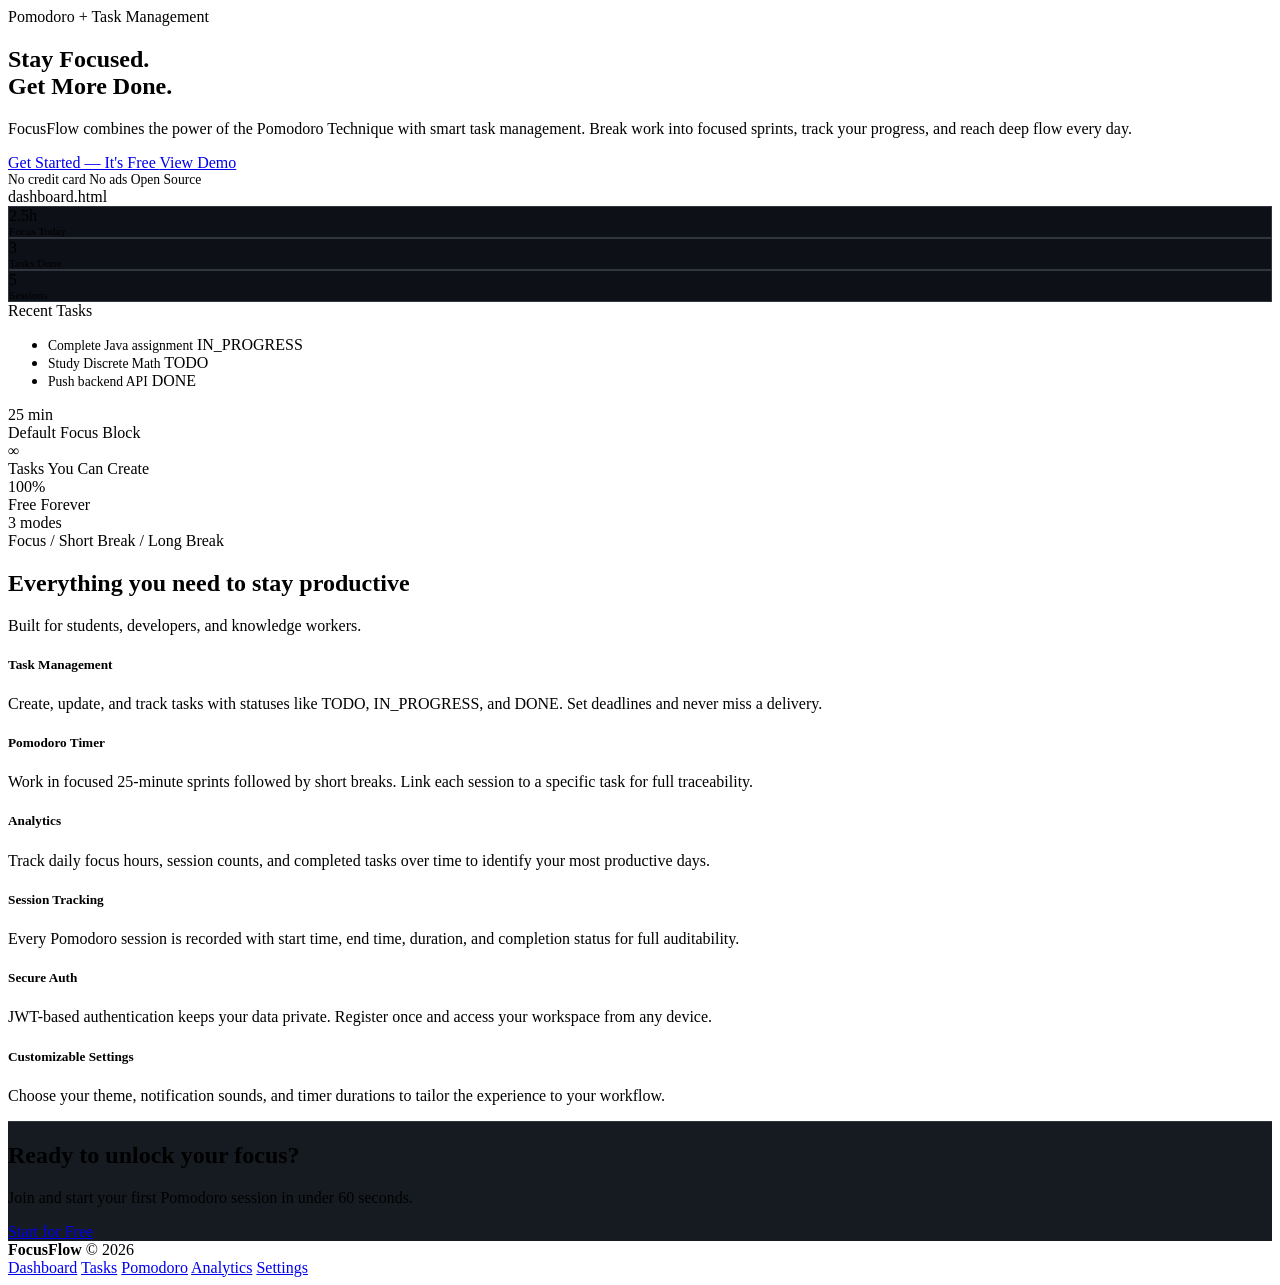
==== commit b8ad62af: "Done Sprint 1 Authentication" ====
--- a/src/main/resources/templates/index.html
+++ b/src/main/resources/templates/index.html
@@ -9,78 +9,8 @@
     <link th:href="@{/assets/css/bootstrap.min.css}" rel="stylesheet">
     <!-- Bootstrap Icons -->
     <link th:href="@{/assets/css/bootstrap-icons.css}" rel="stylesheet">
-    <style>
-        /* ── Hero section gradient ── */
-        .hero-section {
-            background: linear-gradient(135deg, #0d1117 0%, #161b22 50%, #0d1117 100%);
-            border-bottom: 1px solid #30363d;
-            min-height: 100vh;
-            display: flex;
-            align-items: center;
-        }
-
-        .hero-badge {
-            background-color: rgba(88, 166, 255, 0.15);
-            color: #58a6ff;
-            border: 1px solid rgba(88, 166, 255, 0.3);
-            border-radius: 20px;
-            padding: 4px 14px;
-            font-size: 0.8rem;
-            display: inline-block;
-            margin-bottom: 1.2rem;
-        }
-
-        .hero-title {
-            font-size: 3.5rem;
-            font-weight: 700;
-            line-height: 1.2;
-            letter-spacing: -1px;
-        }
-
-        .hero-title span {
-            color: #58a6ff;
-        }
-
-        /* ── Feature cards ── */
-        .feature-card {
-            background: #161b22;
-            border: 1px solid #30363d;
-            border-radius: 12px;
-            transition: border-color 0.2s, transform 0.2s;
-        }
-
-        .feature-card:hover {
-            border-color: #58a6ff;
-            transform: translateY(-4px);
-        }
-
-        .feature-icon {
-            width: 48px;
-            height: 48px;
-            border-radius: 10px;
-            display: flex;
-            align-items: center;
-            justify-content: center;
-            font-size: 1.4rem;
-            margin-bottom: 1rem;
-        }
-
-        /* ── Stat strip ── */
-        .stat-strip {
-            background: #161b22;
-            border-top: 1px solid #30363d;
-            border-bottom: 1px solid #30363d;
-        }
-
-        body {
-            background-color: #0d1117;
-            color: #c9d1d9;
-        }
-
-        .navbar-brand span {
-            color: #58a6ff;
-        }
-    </style>
+    <link th:href="@{/assets/css/index-style.css}" rel="stylesheet">
+
 </head>
 <body>
 
@@ -114,10 +44,10 @@
 
                 <!-- CTA Buttons -->
                 <div class="d-flex flex-wrap gap-3">
-                    <a href="register.html" id="cta-get-started" class="btn btn-primary btn-lg px-4">
+                    <a href="auth/register.html" id="cta-get-started" class="btn btn-primary btn-lg px-4">
                         <i class="bi bi-rocket-takeoff me-2"></i>Get Started — It's Free
                     </a>
-                    <a href="dashboard.html" id="cta-demo" class="btn btn-outline-secondary btn-lg px-4">
+                    <a href="user/dashboard.html" id="cta-demo" class="btn btn-outline-secondary btn-lg px-4">
                         <i class="bi bi-play-circle me-2"></i>View Demo
                     </a>
                 </div>
@@ -325,7 +255,7 @@
     <div class="container text-center py-3">
         <h2 class="fw-bold fs-1 mb-3">Ready to unlock your focus?</h2>
         <p class="text-secondary mb-4">Join and start your first Pomodoro session in under 60 seconds.</p>
-        <a href="register.html" class="btn btn-primary btn-lg px-5">
+        <a href="auth/register.html" class="btn btn-primary btn-lg px-5">
             <i class="bi bi-rocket-takeoff me-2"></i>Start for Free
         </a>
     </div>
@@ -342,8 +272,8 @@
         <strong class="text-light">FocusFlow</strong> &copy; 2026
       </span>
         <div class="d-flex gap-3 small">
-            <a href="dashboard.html" class="text-secondary text-decoration-none">Dashboard</a>
-            <a href="tasks.html" class="text-secondary text-decoration-none">Tasks</a>
+            <a href="user/dashboard.html" class="text-secondary text-decoration-none">Dashboard</a>
+            <a href="user/tasks.html" class="text-secondary text-decoration-none">Tasks</a>
             <a href="pomodoro.html" class="text-secondary text-decoration-none">Pomodoro</a>
             <a href="analytics.html" class="text-secondary text-decoration-none">Analytics</a>
             <a href="settings.html" class="text-secondary text-decoration-none">Settings</a>
